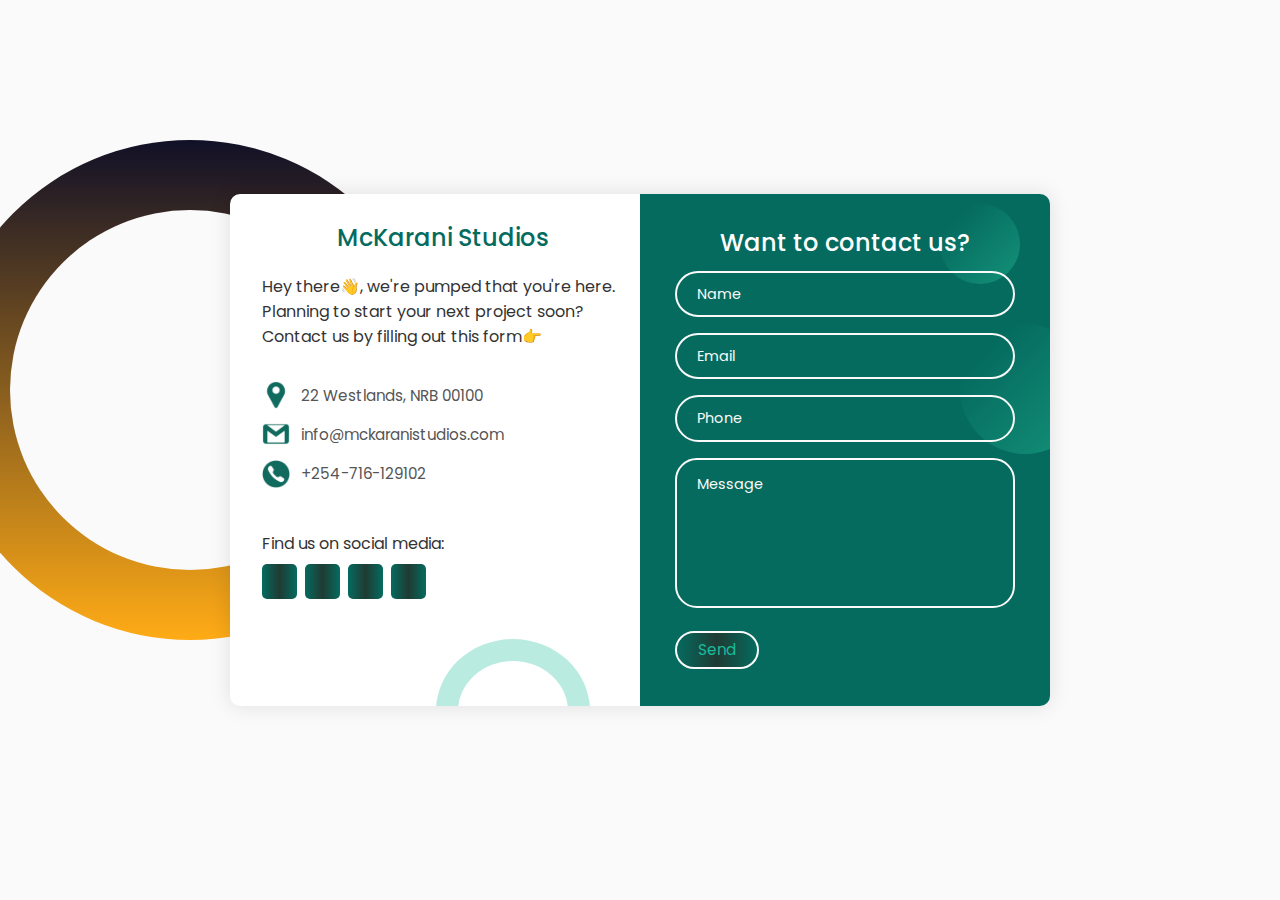
==== contact.html @ fd114d19 "New Website - 3rd May" ====
<!DOCTYPE html>
<html lang="en">
<head>
    <title>McKarani Studios Contact</title>
    <meta charset="UTF-8">
    <meta name="viewport" content="width=device-width, initial-scale=1, maximum-scale=1.0">
    <meta name="Keywords" content="Music producer, Music Production, Music composition, Beginner music production, Produce music, Music production tips, Music software, DAW , Digital Audio Workstation, Audio recording, Audio software, Audio restoration, Audio editing, Podcasts, Films, Film Scoring, Compressor, Equalizer , Reverb , Delay, Mixing , Mastering, FL Studio, Audio Plugins, Spectrasonics , Omnisphere , Keyscape , Kontakt , Studio Drummer, Damage 2, Neo-Soul Keys, Session Strings Pro 2, Kontakt Factory Library, Nord Stage 2, Evolution modern Nylon, Evolution Strawberry, Lessons, Strummed Acoustic 2, Scarbee Funk Guitarist, Alicia Keys, Sessions Horns Pro, Chris Hein - Solo Violin, Ample Sound, xlnaudio, Addictive Drums, Addictive Keys, IK Multimedia, MODO DRUM, MODO BASS, Sample Tank 4, Philharmonik 2, BFD3, Superior Drummer 3, EZ Bass, EZ Drummer 2, Nexus, Pianoteq, Spire, Serum, Acon, Antares, Izotope, Fabfilter, Youlean, Voxengo, Reviews, Tutorials, Training, Learning, Quiz, Courses, Lessons, Examples, Demos, Tips">
    <meta name="Description" content="Comprehensive and yet easy to understand informational materials and tutorials, including an ocean of examples of how to navigate music production, use DAWs, audio plugins, studio microphones, midi keyboards and so much more.">

    <link rel="icon" type="image/png" href="images/logo-favicon.png">
    <link rel="stylesheet" href="styles/contact.css">
  <script
    src="https://kit.fontawesome.com/64d58efce2.js"
    crossorigin="anonymous"
  ></script>




    <!-- Global site tag (gtag.js) - Google Analytics -->
<script async src="https://www.googletagmanager.com/gtag/js?id=UA-212315309-1"></script>
<script>
  window.dataLayer = window.dataLayer || [];
  function gtag(){dataLayer.push(arguments);}
  gtag('js', new Date());

  gtag('config', 'UA-212315309-1');
</script>

</head>

<body>
    <div class="container">
      <span class="big-circle"></span>
      <img src="images/contact/shape.png" class="square" alt="" />
      <div class="form">
        <div class="contact-info">
          <h3 class="title">McKarani Studios</h3>
          <p class="text">
            Hey there👋, we're pumped that you're here.<br>
            Planning to start your next project soon?<br>
            Contact us by filling out this form👉
          </p>

          <div class="info">
            <div class="information">
              <img src="images/contact/location.png" class="icon" alt="" />
              <p>22 Westlands, NRB 00100</p>
            </div>
            <div class="information">
              <img src="images/contact/email.png" class="icon" alt="" />
              <p>info@mckaranistudios.com</p>
            </div>
            <div class="information">
              <img src="images/contact/phone.png" class="icon" alt="" />
              <p>+254-716-129102</p>
            </div>
          </div>

          <div class="social-media">
            <p>Find us on social media:</p>
            <div class="social-icons">
              <a href="https://www.facebook.com/mckaranistudios/">
                <i class="fab fa-facebook-f"></i>
              </a>
              <a href="https://www.twitter.com/mckaranistudios/">
                <i class="fab fa-twitter"></i>
              </a>
              <a href="https://www.instagram.com/mckaranistudios/">
                <i class="fab fa-instagram"></i>
              </a>
              <a href="https://www.linkedin.com/company/mckaranistudios/">
                <i class="fab fa-linkedin-in"></i>
              </a>
            </div>
          </div>
        </div>

        <div class="contact-form">
          <span class="circle one"></span>
          <span class="circle two"></span>

          <script type="text/javascript">var submitted=false;</script>

          <!--Update the URL for thank you page on form submit -->
    <iframe name="hidden_iframe" id="hidden_frame" style="display:none;"      
    onload="if(submitted) {window.location='https://mckaranistudios.com/';}"></iframe> 

          <form action="https://docs.google.com/forms/u/0/d/e/1FAIpQLScP6xmT3fkynCOo11SKTlZM2cOjxh8CGU6vu99Lbe2qAq9EiA/formResponse" 
          method="post" target="hidden-iframe" onsubmit="return validateForm();" autocomplete="off">
            
          <h3 class="title">Want to contact us?</h3>
            <div class="input-container">
              <input type="text" name="name" class="input" id="name" required name="entry.730528684"/>
              <label for="">Name</label>
              <span>Name</span>
            </div>
            <div class="input-container">
              <input type="text" name="email" class="input" id="email" required name="entry.1118025716"/>
              <label for="">Email</label>
              <span>Email</span>
            </div>
            <div class="input-container">
              <input type="text" name="phone" class="input" id="phone" required name="entry.1157079992"/>
              <label for="">Phone</label>
              <span>Phone</span>
              
            </div>
            <div class="input-container textarea">
              <textarea name="message" class="input" id="message" required name="entry.1418340715"></textarea>
              <label for="">Message</label>
              <span>Message</span>
            </div>
            <input type="submit" value="Send" class="btn" />
          </form>
        </div>
      </div>
    </div>
    
    <div class="loader">
      <span></span>
      <span></span>
      <span></span>
    </div>

<!-- Contact js (contact.js) - Contact Javascript -->
    <script src="scripts/contact.js"></script>
    
<!-- Form validation -->
    <script type="text/javascript">
    function validateName() {
            var name = document.getElementById('name').value;
            if(name.length == 0) {
              alert("Whoops! Name field is blank") ;
              return false;
    
            }
            if (!name.match(/^[a-zA-Z]{3,}(?: [a-zA-Z]+){0,2}$/)) {
              alert("Kindly enter your correct name") ;//Validation Message
              return false;
            }
            return true;
          }
    
         function validateEmail () {
    
          var email = document.getElementById('email').value;
          if(email.length == 0) {
            alert("Sorry! Email field shouldn't be blank") ;//Validation Message
            return false;
    
          }
    
          if(!email.match(/^[A-Za-z\._\-[0-9]*[@][A-Za-z]*[\.][a-z]{2,4}$/)) {
            alert("Kindly use the correct email address format") ;//Validation Message
            return false;
    
          }
    
          return true;
    
        }
    
        function validatePhone() {
            var phone = document.getElementById('phone').value;
            if(phone.length == 0) {
              alert("Alert! Phone number field shouldn't be blank") ;//Validation Message
              return false;
            }
    
            if(!phone.match(/^[0]?[789]\d{9}$/)) {
             alert("Kindly enter your phone number correctly") ;//Validation Message
             return false;
           }
    
           return true;
    
         }    
    
        function validateForm() {
          if (!validateName() || !validatePhone() || !validateEmail()) {
    
            alert("Form not submitted");//Validation Message
            return false;
          }
          else {
            submitted=true;
            return true;
          }
        }
        </script>  
    
  </body>
</html>
---- styles/contact.css ----
@import url("https://fonts.googleapis.com/css2?family=Poppins:wght@100;200;300;400;500;600;700;800&display=swap");

* {
  margin: 0;
  padding: 0;
  box-sizing: border-box;
}

body,
input,
textarea {
  font-family: "Poppins", sans-serif;
}

.container {
  position: relative;
  width: 100%;
  min-height: 100vh;
  padding: 2rem;
  background-color: #fafafa;
  overflow: hidden;
  display: flex;
  align-items: center;
  justify-content: center;
}

.form {
  width: 100%;
  max-width: 820px;
  background-color: #fff;
  border-radius: 10px;
  box-shadow: 0 0 20px 1px rgba(0, 0, 0, 0.1);
  z-index: 1000;
  overflow: hidden;
  display: grid;
  grid-template-columns: repeat(2, 1fr);
}

.contact-form {
  background-color: #056B5F;
  position: relative;
}

.circle {
  border-radius: 50%;
  background: linear-gradient(135deg, transparent 20%, #149279);
  position: absolute;
}

.circle.one {
  width: 130px;
  height: 130px;
  top: 130px;
  right: -40px;
}

.circle.two {
  width: 80px;
  height: 80px;
  top: 10px;
  right: 30px;
}

form {
  padding: 2.3rem 2.2rem;
  z-index: 10;
  overflow: hidden;
  position: relative;
}

.title {
  color: #fff;
  font-weight: 500;
  font-size: 1.5rem;
  line-height: 1;
  margin-bottom: 0.7rem;
  text-align: center;
}

.input-container {
  position: relative;
  margin: 1rem 0;
}

.input {
  width: 100%;
  outline: none;
  border: 2px solid #fafafa;
  background: none;
  padding: 0.6rem 1.2rem;
  color: #fff;
  font-weight: 500;
  font-size: 0.95rem;
  letter-spacing: 0.5px;
  border-radius: 25px;
  transition: 0.3s;
}

textarea.input {
  padding: 0.8rem 1.2rem;
  min-height: 150px;
  border-radius: 22px;
  resize: none;
  overflow-y: auto;
}

.input-container label {
  position: absolute;
  top: 50%;
  left: 15px;
  transform: translateY(-50%);
  padding: 0 0.4rem;
  color: #fafafa;
  font-size: 0.9rem;
  font-weight: 400;
  pointer-events: none;
  z-index: 1000;
  transition: 0.5s;
}

.input-container.textarea label {
  top: 1rem;
  transform: translateY(0);
}

.btn {
  padding: 0.6rem 1.3rem;
  background-color: #fff;
  border: 2px solid #fafafa;
  background-image: linear-gradient(to left, #056B5F, #1f3b33, #056B5F);
  font-size: 0.95rem;
  color: #1abc9c;
  line-height: 1;
  border-radius: 25px;
  outline: none;
  cursor: pointer;
  transition: 1.5s;
  margin: 0;
}

.btn:hover {
  background-color: transparent;
  color: #fff;
}

.input-container span {
  position: absolute;
  top: 0;
  left: 25px;
  transform: translateY(-50%);
  font-size: 0.8rem;
  padding: 0 0.4rem;
  color: transparent;
  pointer-events: none;
  z-index: 500;
}

.input-container span:before,
.input-container span:after {
  content: "";
  position: absolute;
  width: 10%;
  opacity: 0;
  transition: 0.3s;
  height: 5px;
  background-color: #056B5F;
  top: 50%;
  transform: translateY(-50%);
}

.input-container span:before {
  left: 50%;
}

.input-container span:after {
  right: 50%;
}

.input-container.focus label {
  top: 0;
  transform: translateY(-50%);
  left: 25px;
  font-size: 0.8rem;
}

.input-container.focus span:before,
.input-container.focus span:after {
  width: 50%;
  opacity: 1;
}

.contact-info {
  padding: 2.0rem 1.0rem;
  padding-left: 2.0rem;
  position: relative;
}

.contact-info .title {
  color: #056B5F;
}

.text {
  color: #333;
  margin: 1.5rem 0 2rem 0;
}

.information {
  display: flex;
  color: #555;
  margin: 0.7rem 0;
  align-items: center;
  font-size: 0.95rem;
}

.icon {
  width: 28px;
  margin-right: 0.7rem;
}

.social-media {
  padding: 2rem 0 0 0;
}

.social-media p {
  color: #333;
}

.social-icons {
  display: flex;
  margin-top: 0.5rem;
}

.social-icons a {
  width: 35px;
  height: 35px;
  border-radius: 5px;
  background: linear-gradient(to left, #056B5F, #1f3b33, #056B5F);
  color: #fff;
  text-align: center;
  line-height: 35px;
  margin-right: 0.5rem;
  transition: 0.3s;
}

.social-icons a:hover {
  transform: scale(1.05);
}

.contact-info:before {
  content: "";
  position: absolute;
  width: 110px;
  height: 100px;
  border: 22px solid #1abc9c;
  border-radius: 50%;
  bottom: -77px;
  right: 50px;
  opacity: 0.3;
}

.big-circle {
  position: absolute;
  width: 500px;
  height: 500px;
  border-radius: 50%;
  background: linear-gradient(to bottom, #111027, #FFAB16);
  bottom: 50%;
  right: 50%;
  transform: translate(-40%, 38%);
}

.big-circle:after {
  content: "";
  position: absolute;
  width: 360px;
  height: 360px;
  background-color: #fafafa;
  border-radius: 50%;
  top: calc(50% - 180px);
  left: calc(50% - 180px);
}

.square {
  position: absolute;
  height: 400px;
  top: 50%;
  left: 50%;
  transform: translate(181%, 11%);
  opacity: 0.2;
}

/* LOADER 3 */
.loader {
  display: flex;
  justify-content: center;
  align-items: center;
}

.loader > span {
  display: inline-block;
  background-color: #056B5F;
  width: 0px;
  height: 0px;
  border-radius: 50%;
  margin: 0 8px;
  transform: translate3d(0);
  animation: bounce 0.6s infinite alternate;
}

.loader > span:nth-child(2) {
  background-color: #1f3b33;
  animation-delay: 0.2s;
}

.loader > span:nth-child(3) {
  animation-delay: 0.4s;
}

@keyframes bounce {
  to {
    width: 16px;
    height: 16px;
    transform: translate3d(0, -16px, 0);
  }
}

@media (max-width: 850px) {
  .form {
    grid-template-columns: 1fr;
  }

  .contact-info:before {
    bottom: initial;
    top: -75px;
    right: 65px;
    transform: scale(0.95);
  }

  .contact-form:before {
    top: -13px;
    left: initial;
    right: 70px;
  }

  .square {
    transform: translate(140%, 43%);
    height: 350px;
  }

  .big-circle {
    bottom: 75%;
    transform: scale(0.9) translate(-40%, 30%);
    right: 50%;
  }

  .text {
    margin: 1rem 0 1.5rem 0;
  }

  .social-media {
    padding: 1.5rem 0 0 0;
  }
}

@media (max-width: 480px) {
  .container {
    padding: 1.5rem;
  }

  .contact-info:before {
    display: none;
  }

  .square,
  .big-circle {
    display: none;
  }

  form,
  .contact-info {
    padding: 1.7rem 1.6rem;
  }

  .text,
  .information,
  .social-media p {
    font-size: 0.8rem;
  }

  .title {
    font-size: 1.15rem;
  }

  .social-icons a {
    width: 30px;
    height: 30px;
    line-height: 30px;
  }

  .icon {
    width: 23px;
  }

  .input {
    padding: 0.45rem 1.2rem;
  }

  .btn {
    padding: 0.45rem 1.2rem;
  }
}
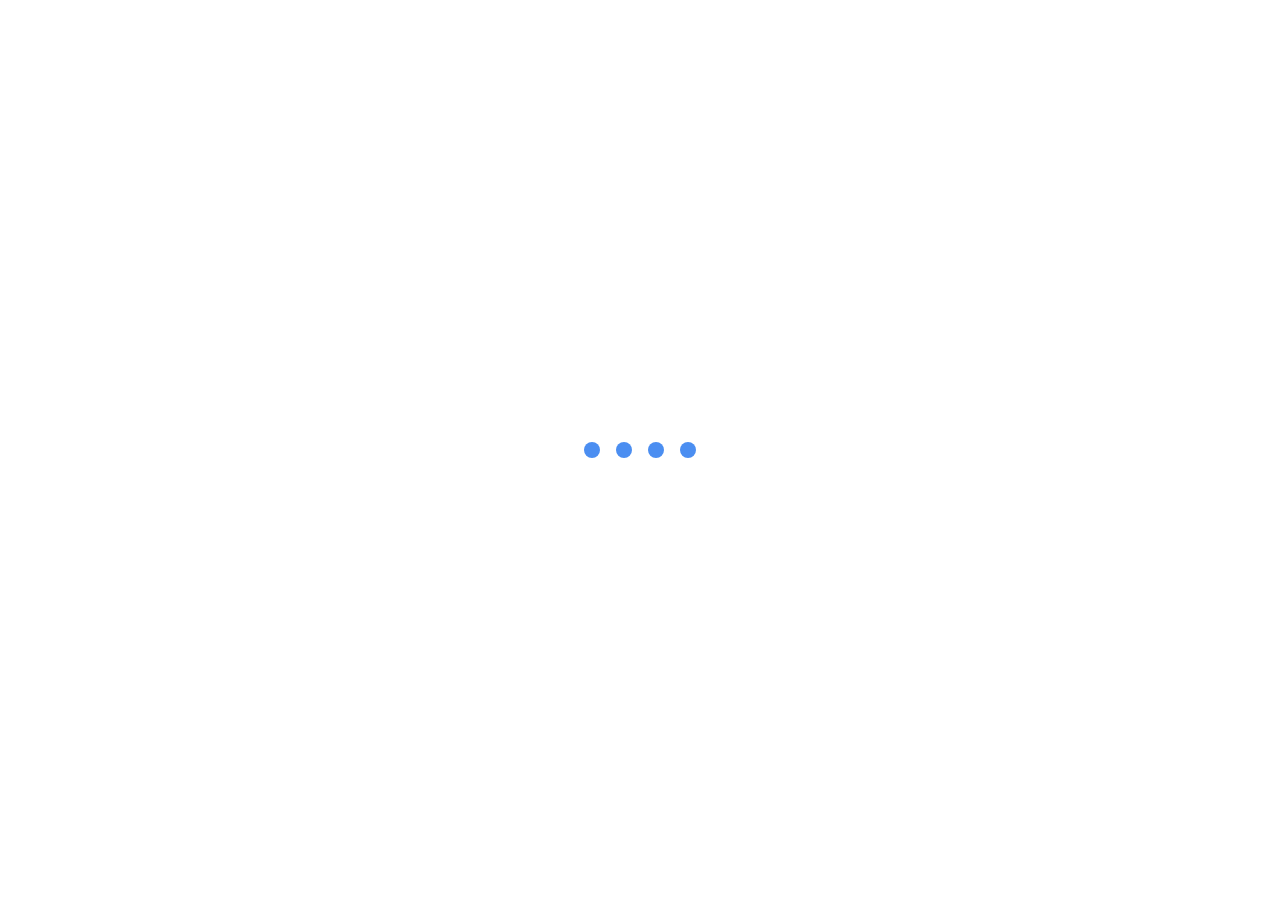
==== commit bf968dcc: "May 6" ====
--- a/contact.html
+++ b/contact.html
@@ -30,6 +30,20 @@
 </head>
 
 <body>
+
+  <!-- ***** Preloader Start ***** -->
+  <div id="js-preloader" class="js-preloader">
+    <div class="preloader-inner">
+      <span class="dot"></span>
+      <div class="dots">
+        <span></span>
+        <span></span>
+        <span></span>
+      </div>
+    </div>
+  </div>
+  <!-- ***** Preloader End ***** -->
+
     <div class="container">
       <span class="big-circle"></span>
       <img src="images/contact/shape.png" class="square" alt="" />
@@ -45,15 +59,15 @@
           <div class="info">
             <div class="information">
               <img src="images/contact/location.png" class="icon" alt="" />
-              <p>22 Westlands, NRB 00100</p>
+              <p>Nairobi, Kenya</p>
             </div>
             <div class="information">
               <img src="images/contact/email.png" class="icon" alt="" />
-              <p>info@mckaranistudios.com</p>
+              <p>mark@mckaranistudios.com</p>
             </div>
             <div class="information">
               <img src="images/contact/phone.png" class="icon" alt="" />
-              <p>+254-716-129102</p>
+              <p>+254-716-129***</p>
             </div>
           </div>
 
@@ -82,13 +96,13 @@
 
           <script type="text/javascript">var submitted=false;</script>
 
-          <!--Update the URL for thank you page on form submit -->
+          <!--Form submit -->
     <iframe name="hidden_iframe" id="hidden_frame" style="display:none;"      
     onload="if(submitted) {window.location='https://mckaranistudios.com/';}"></iframe> 
 
           <form action="https://docs.google.com/forms/u/0/d/e/1FAIpQLScP6xmT3fkynCOo11SKTlZM2cOjxh8CGU6vu99Lbe2qAq9EiA/formResponse" 
-          method="post" target="hidden-iframe" onsubmit="return validateForm();" autocomplete="off">
-            
+          method="post" target="hidden_iframe" onsubmit="validateForm();" autocomplete="off">
+          <div id="form_alerts"></div>
           <h3 class="title">Want to contact us?</h3>
             <div class="input-container">
               <input type="text" name="name" class="input" id="name" required name="entry.730528684"/>
@@ -125,70 +139,7 @@
 
 <!-- Contact js (contact.js) - Contact Javascript -->
     <script src="scripts/contact.js"></script>
-    
-<!-- Form validation -->
-    <script type="text/javascript">
-    function validateName() {
-            var name = document.getElementById('name').value;
-            if(name.length == 0) {
-              alert("Whoops! Name field is blank") ;
-              return false;
-    
-            }
-            if (!name.match(/^[a-zA-Z]{3,}(?: [a-zA-Z]+){0,2}$/)) {
-              alert("Kindly enter your correct name") ;//Validation Message
-              return false;
-            }
-            return true;
-          }
-    
-         function validateEmail () {
-    
-          var email = document.getElementById('email').value;
-          if(email.length == 0) {
-            alert("Sorry! Email field shouldn't be blank") ;//Validation Message
-            return false;
-    
-          }
-    
-          if(!email.match(/^[A-Za-z\._\-[0-9]*[@][A-Za-z]*[\.][a-z]{2,4}$/)) {
-            alert("Kindly use the correct email address format") ;//Validation Message
-            return false;
-    
-          }
-    
-          return true;
-    
-        }
-    
-        function validatePhone() {
-            var phone = document.getElementById('phone').value;
-            if(phone.length == 0) {
-              alert("Alert! Phone number field shouldn't be blank") ;//Validation Message
-              return false;
-            }
-    
-            if(!phone.match(/^[0]?[789]\d{9}$/)) {
-             alert("Kindly enter your phone number correctly") ;//Validation Message
-             return false;
-           }
-    
-           return true;
-    
-         }    
-    
-        function validateForm() {
-          if (!validateName() || !validatePhone() || !validateEmail()) {
-    
-            alert("Form not submitted");//Validation Message
-            return false;
-          }
-          else {
-            submitted=true;
-            return true;
-          }
-        }
-        </script>  
+     
     
   </body>
 </html>
--- a/styles/contact.css
+++ b/styles/contact.css
@@ -11,6 +11,111 @@
 textarea {
   font-family: "Poppins", sans-serif;
 }
+
+/* 
+---------------------------------------------
+preloader start
+--------------------------------------------- 
+*/
+.js-preloader {
+  position: fixed;
+  top: 0;
+  left: 0;
+  right: 0;
+  bottom: 0;
+  background-color: #fff;
+  display: -webkit-box;
+  display: flex;
+  -webkit-box-align: center;
+  align-items: center;
+  -webkit-box-pack: center;
+  justify-content: center;
+  opacity: 1;
+  visibility: visible;
+  z-index: 9999;
+  -webkit-transition: opacity 0.25s ease;
+  transition: opacity 0.25s ease;
+}
+
+.js-preloader.loaded {
+  opacity: 0;
+  visibility: hidden;
+  pointer-events: none;
+}
+
+@-webkit-keyframes dot {
+  50% {
+      -webkit-transform: translateX(96px);
+      transform: translateX(96px);
+  }
+}
+
+@keyframes dot {
+  50% {
+      -webkit-transform: translateX(96px);
+      transform: translateX(96px);
+  }
+}
+
+@-webkit-keyframes dots {
+  50% {
+      -webkit-transform: translateX(-31px);
+      transform: translateX(-31px);
+  }
+}
+
+@keyframes dots {
+  50% {
+      -webkit-transform: translateX(-31px);
+      transform: translateX(-31px);
+  }
+}
+
+.preloader-inner {
+  position: relative;
+  width: 142px;
+  height: 40px;
+  background: #fff;
+}
+
+.preloader-inner .dot {
+  position: absolute;
+  width: 16px;
+  height: 16px;
+  top: 12px;
+  left: 15px;
+  background: #4b8ef1;
+  border-radius: 50%;
+  -webkit-transform: translateX(0);
+  transform: translateX(0);
+  -webkit-animation: dot 2.8s infinite;
+  animation: dot 2.8s infinite;
+}
+
+.preloader-inner .dots {
+  -webkit-transform: translateX(0);
+  transform: translateX(0);
+  margin-top: 12px;
+  margin-left: 31px;
+  -webkit-animation: dots 2.8s infinite;
+  animation: dots 2.8s infinite;
+}
+
+.preloader-inner .dots span {
+  display: block;
+  float: left;
+  width: 16px;
+  height: 16px;
+  margin-left: 16px;
+  background: #4b8ef1;
+  border-radius: 50%;
+}
+
+/* 
+---------------------------------------------
+preloader end
+--------------------------------------------- 
+*/
 
 .container {
   position: relative;
@@ -362,6 +467,18 @@
   }
 }
 
+.alert{
+  position:relative;
+  padding:1rem 1rem;
+  margin-bottom:1rem;
+  border:1px solid transparent;
+  border-radius:.25rem}
+
+.alert-success{
+  color:#0f5132;
+  background-color:#d1e7dd;
+  border-color:#badbcc}
+
 @media (max-width: 480px) {
   .container {
     padding: 1.5rem;
@@ -409,3 +526,5 @@
     padding: 0.45rem 1.2rem;
   }
 }
+
+
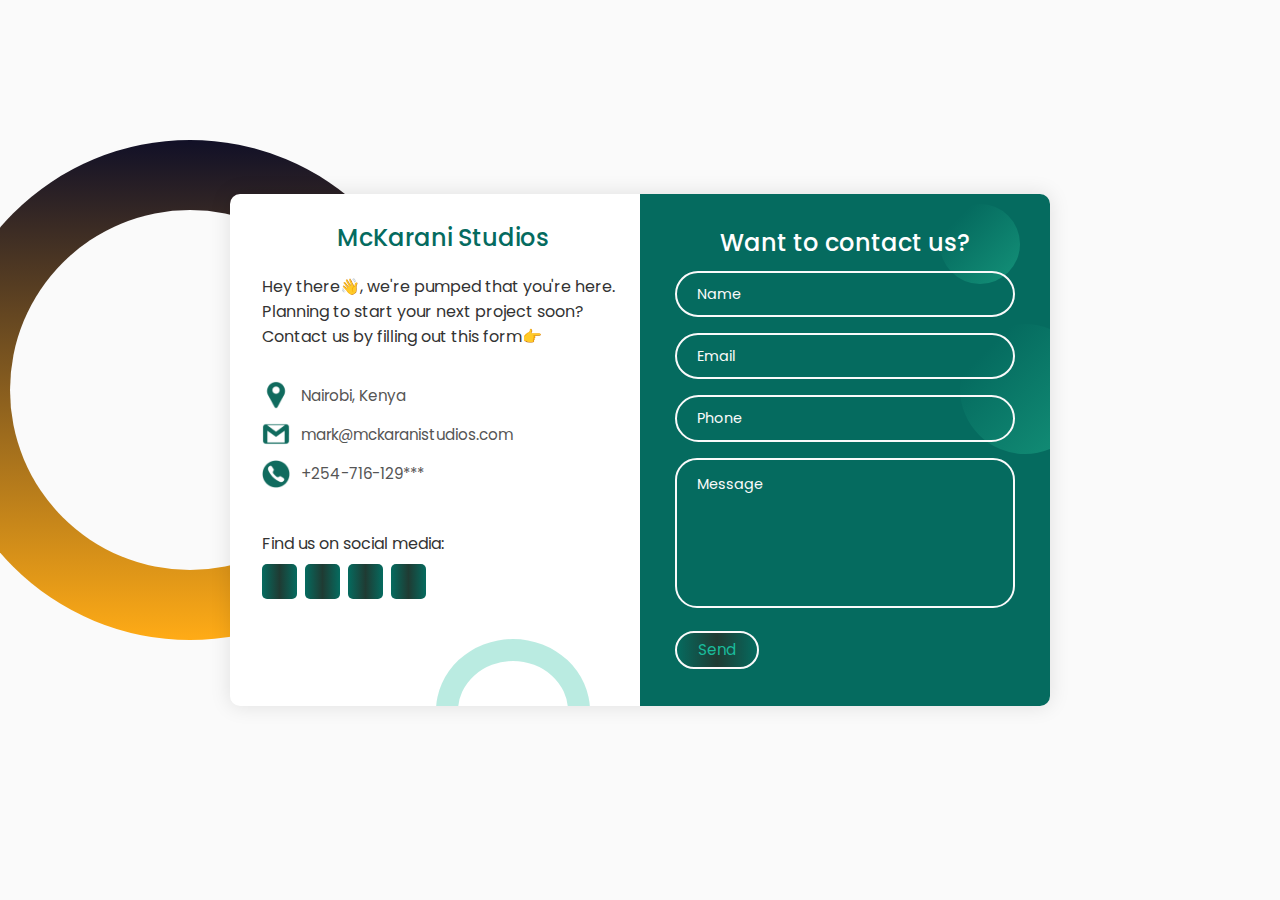
==== commit cdf2a4fc: "May 7 Responsiveness max-width:360px" ====
--- a/contact.html
+++ b/contact.html
@@ -31,7 +31,7 @@
 
 <body>
 
-  <!-- ***** Preloader Start ***** -->
+  <!-- ***** Preloader Start *****
   <div id="js-preloader" class="js-preloader">
     <div class="preloader-inner">
       <span class="dot"></span>
@@ -41,7 +41,7 @@
         <span></span>
       </div>
     </div>
-  </div>
+  </div>-->
   <!-- ***** Preloader End ***** -->
 
     <div class="container">
@@ -131,11 +131,11 @@
       </div>
     </div>
     
-    <div class="loader">
+    <!-- <div class="loader">
       <span></span>
       <span></span>
       <span></span>
-    </div>
+    </div> -->
 
 <!-- Contact js (contact.js) - Contact Javascript -->
     <script src="scripts/contact.js"></script>
--- a/styles/contact.css
+++ b/styles/contact.css
@@ -17,6 +17,7 @@
 preloader start
 --------------------------------------------- 
 */
+
 .js-preloader {
   position: fixed;
   top: 0;
